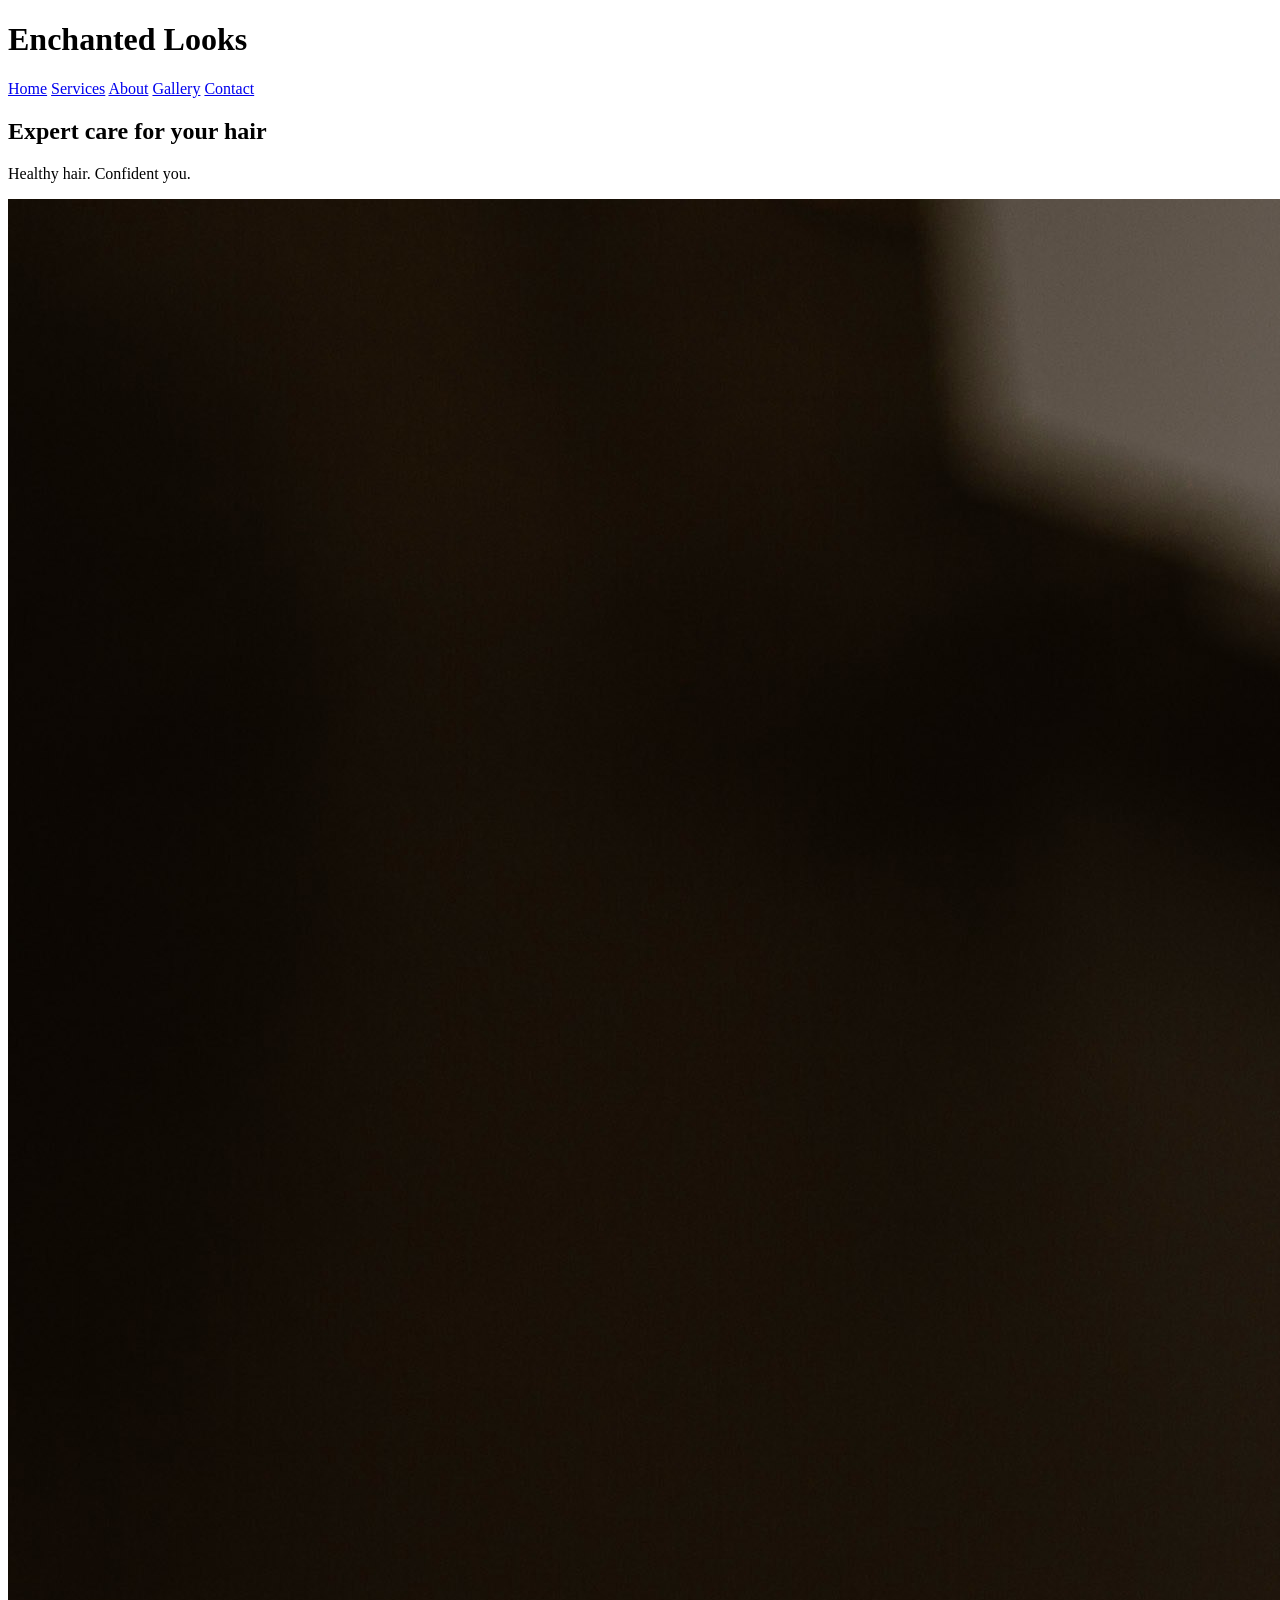
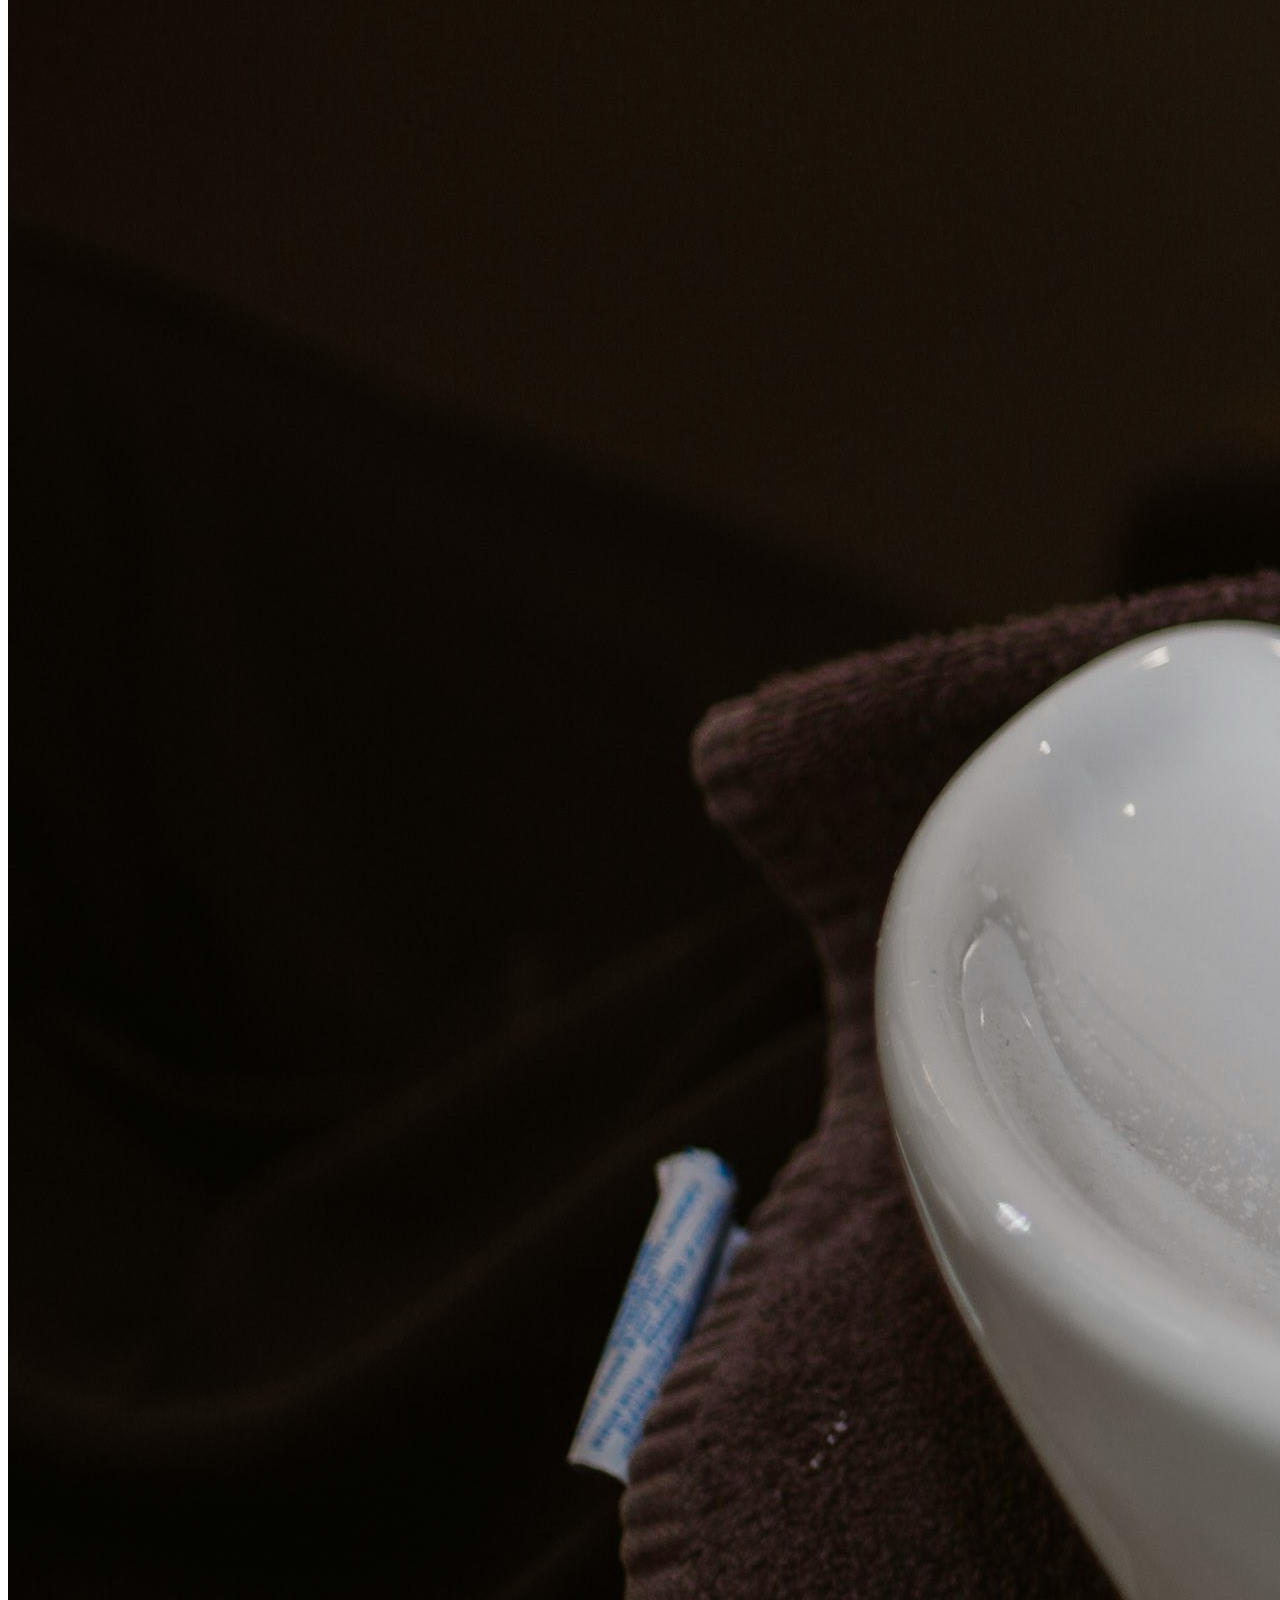
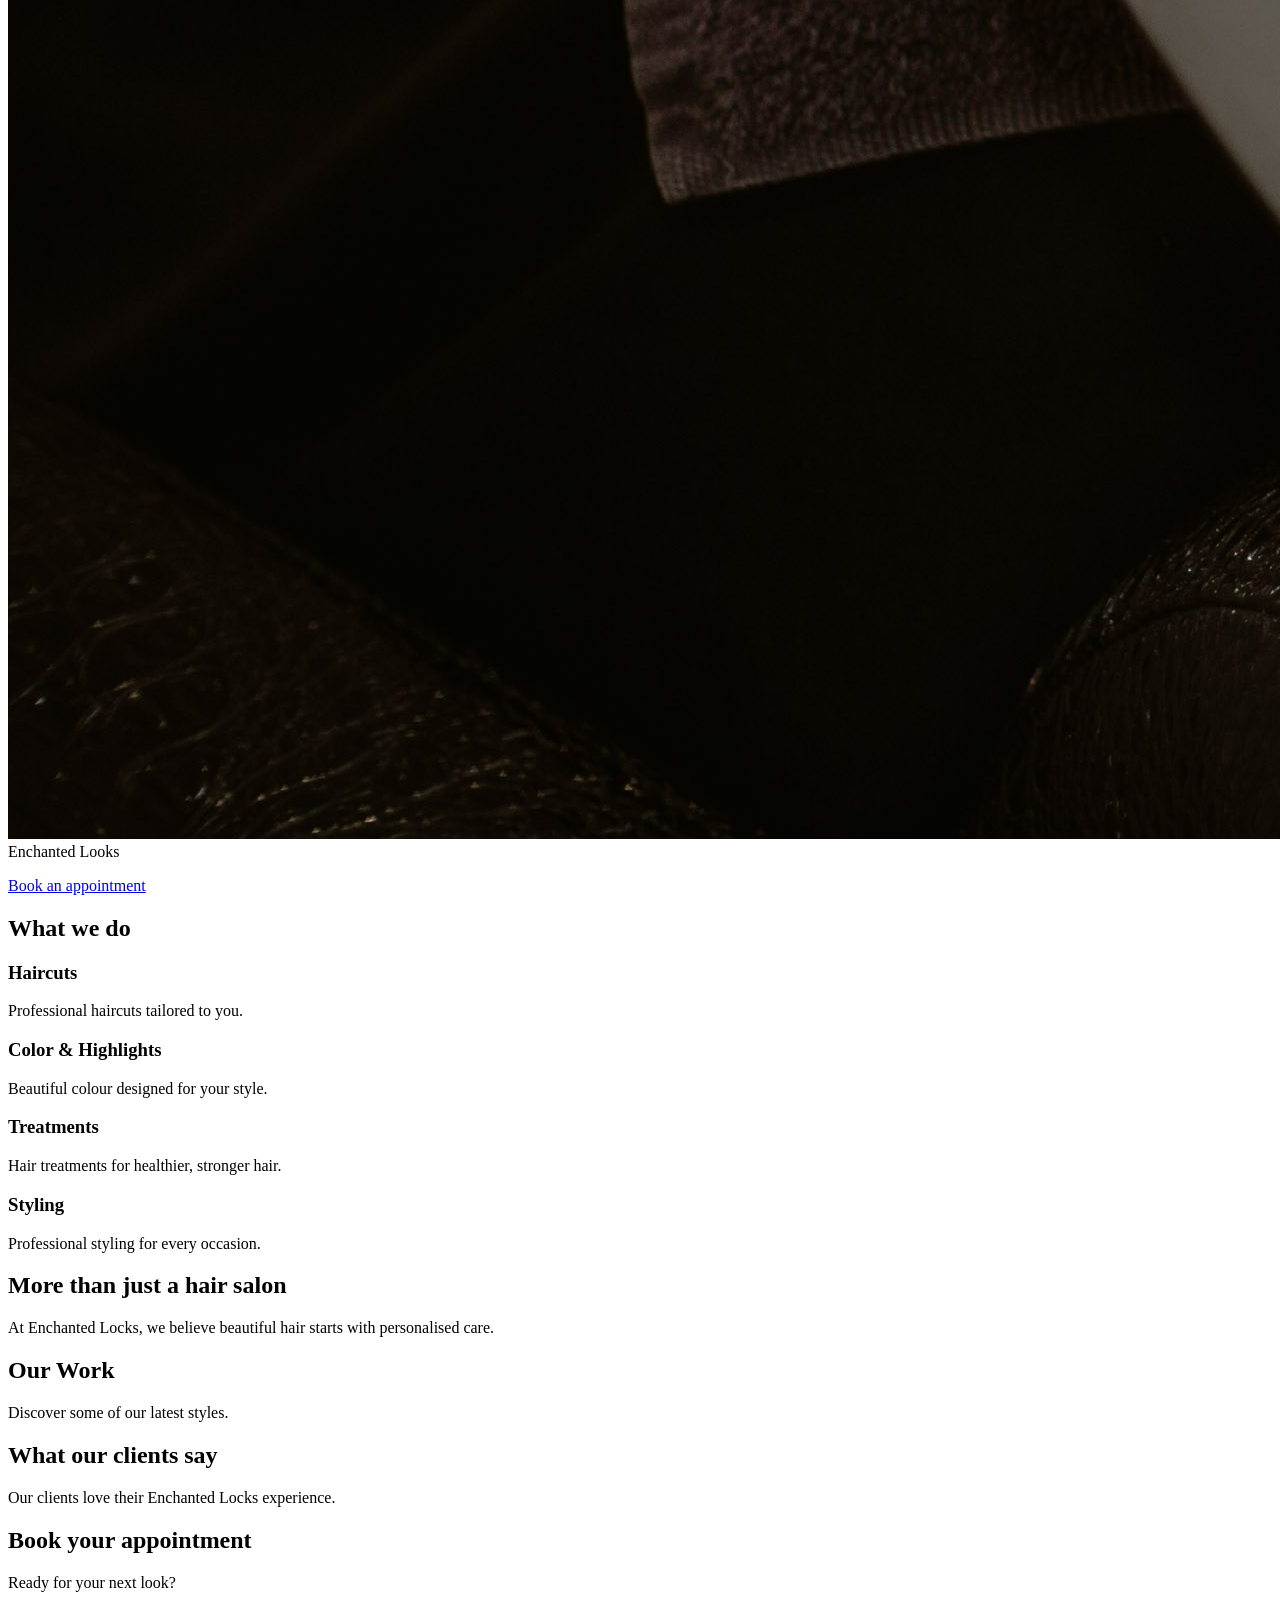
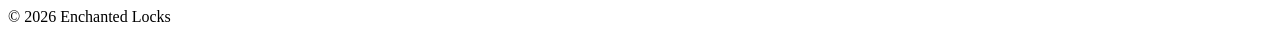
==== index.html @ 0c216d5d "Enchanted Looks" ====
<!DOCTYPE html>

<html lang = "en">
    <head>
        <meta charset="UTF-8">
        <title>Enchanted Looks</title>
    </head>

    <body>
        <header>
            <h1>Enchanted Looks</h1>
            
            <nav>
               <a href="#home">Home</a>
               <a href="#services">Services</a>
               <a href="#about">About</a>
               <a href="#gallery">Gallery</a>
               <a href="#contact">Contact</a>
            </nav>
        </header>

        <main>

        <section id="home">
            <h2>Expert care for your hair</h2>
            <p>Healthy hair. Confident you.</p>

            <img src="pic1.jpg" alt="My hair salon"
            <p>Enchanted Looks</p>

            <a href="#contact">Book an appointment</a>
        </section>

        <section id="services">

            <h2>What we do</h2>

            <h3>Haircuts</h3>
            <p>Professional haircuts tailored to you.</p>

            <h3>Color & Highlights</h3>
            <p>Beautiful colour designed for your style.</p>

            <h3>Treatments</h3>
            <p>Hair treatments for healthier, stronger hair.</p>

            <h3>Styling</h3>
            <p>Professional styling for every occasion.</p>

        </section>

        <section id="about">

            <h2>More than just a hair salon</h2>

            <p>
                At Enchanted Locks, we believe beautiful hair
                starts with personalised care.
            </p>

        </section>

        <section id="gallery">
            
            <h2>Our Work</h2>

            <p>Discover some of our latest styles.</p>

        </section>

        <section id="testimonials">

            <h2>What our clients say</h2>

            <p>Our clients love their Enchanted Locks experience.</p>

        </section>

        <section id="contact">
            <h2>Book your appointment</h2>

            <p>Ready for your next look?</p>
        </section>

        </main>

        <footer>
            <p>&copy; 2026 Enchanted Locks</p>
        </footer>

    </body>

</html>
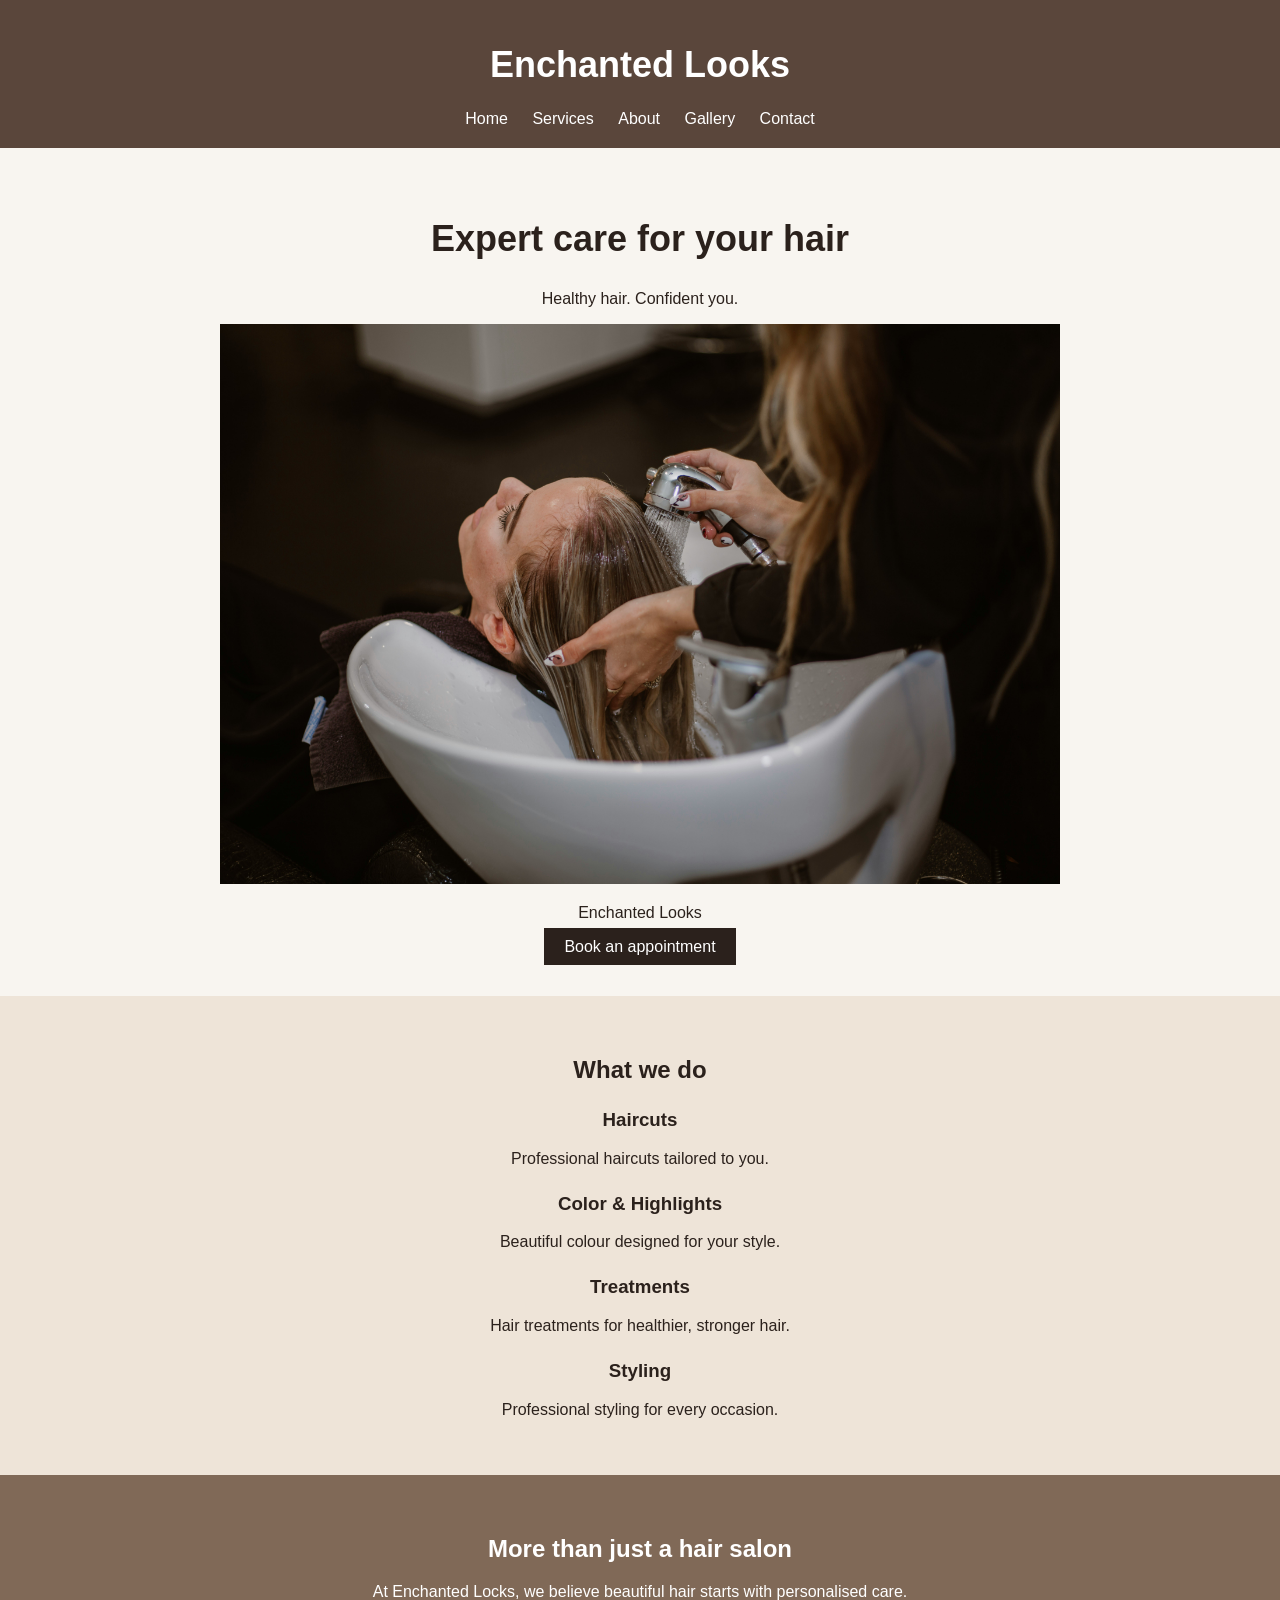
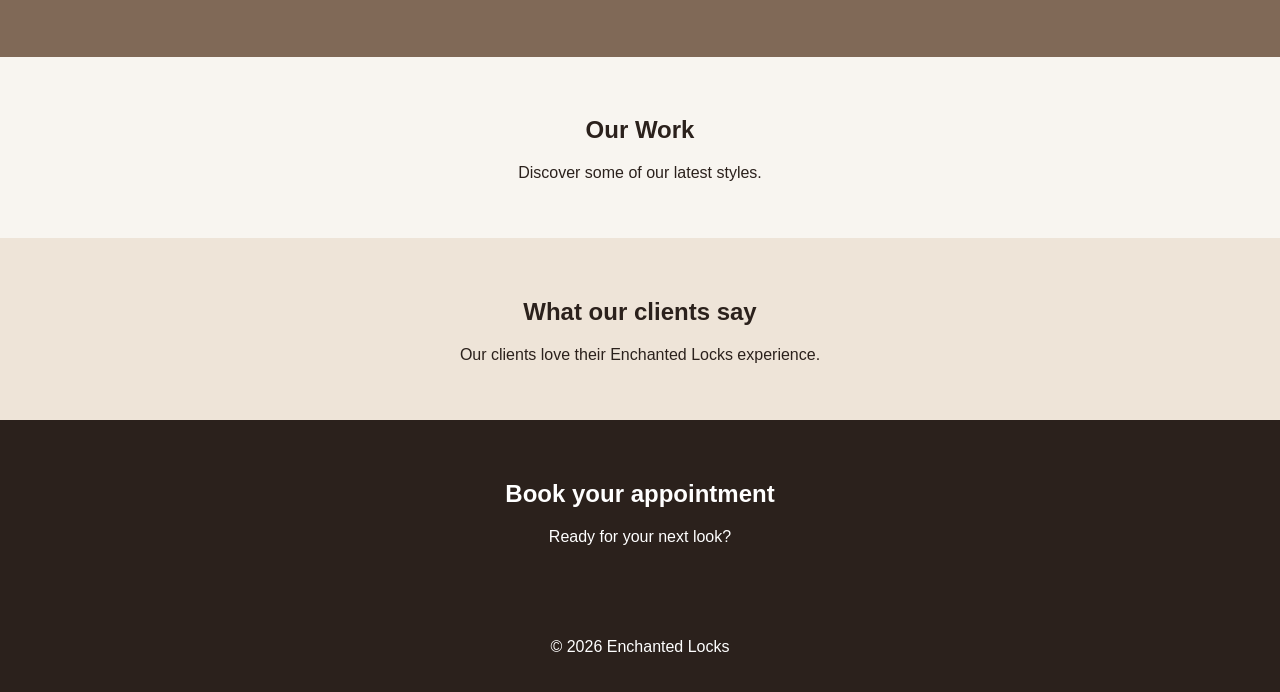
==== commit 6b7d984a: "Enchanted Looks Project" ====
--- a/index.html
+++ b/index.html
@@ -4,6 +4,7 @@
     <head>
         <meta charset="UTF-8">
         <title>Enchanted Looks</title>
+        <link rel="stylesheet" href="style.css">
     </head>
 
     <body>
@@ -11,11 +12,11 @@
             <h1>Enchanted Looks</h1>
             
             <nav>
-               <a href="#home">Home</a>
-               <a href="#services">Services</a>
-               <a href="#about">About</a>
-               <a href="#gallery">Gallery</a>
-               <a href="#contact">Contact</a>
+               <a href="index.html#home">Home</a>
+               <a href="index.html#services">Services</a>
+               <a href="about.html">About</a>
+               <a href="index.html#gallery">Gallery</a>
+               <a href="index.html#contact">Contact</a>
             </nav>
         </header>
 
@@ -25,7 +26,7 @@
             <h2>Expert care for your hair</h2>
             <p>Healthy hair. Confident you.</p>
 
-            <img src="pic1.jpg" alt="My hair salon"
+            <img src="pic1.jpg" alt="My hair salon">
             <p>Enchanted Looks</p>
 
             <a href="#contact">Book an appointment</a>
--- a/style.css
+++ b/style.css
@@ -0,0 +1,142 @@
+body {
+    margin: 0;
+    font-family: Arial, sans-serif;
+    background-color: #f8f5f0;
+    color: #2b211c;
+}
+
+header {
+    background-color: #5a463b;
+    color: white;
+    padding: 20px;
+    text-align: center;
+}
+
+img {
+    width: 500px;
+    height: auto;
+}
+
+header h1{
+    font-size: 36px;
+}
+
+nav a {
+    color: white;
+    text-decoration: none;
+    margin: 10px;
+}
+
+nav a:hover{
+    color: #b89b5e;
+}
+
+#home {
+    text-align: center;
+    padding: 40px;
+}
+
+#home h2{
+    font-size: 36px;
+}
+
+#home img{
+    width: 70%;
+}
+
+#home a{
+    background-color: #2b211c;
+    color: white;
+    text-decoration: none;
+    padding: 10px 20px;
+}
+
+#home a:hover{
+    background-color: #b89b5e;
+}
+
+#services {
+    background-color: #eee4d8;
+    text-align: center;
+    padding: 40px;
+}
+
+#services h3{
+    margin-top: 25px;
+}
+
+#about{
+    background-color: #806957;
+    color: white;
+    text-align: center;
+    padding: 40px;
+}
+
+#about p{
+    color: white;
+}
+
+#gallery{
+    text-align: center;
+    padding: 40px;
+}
+
+#testimonials{
+    background-color: #eee4d8;
+    text-align: center;
+    padding: 40px;
+}
+
+#contact {
+    background-color: #2b211c;
+    color: white;
+    text-align: center;
+    padding: 40px;
+}
+#contact p{
+    color: white;
+}
+
+footer{
+    background-color: #2b211c;
+    color: white;
+    text-align: center;
+    padding: 20px;
+}
+
+
+article {
+    width: 70%;
+    margin: 50px auto;
+    text-align: center;
+    background-color: white;
+    padding: 30px;
+}
+
+article h{
+    font-size: 38px;
+    color: #5a463b;
+}
+
+article img{
+    width: 50%;
+    height: auto;
+    margin: 20px 0;
+}
+
+article h2 {
+    margin-top: 30px;
+    color: #806957;
+}
+
+article p{
+    line-height: 1.6;
+}
+
+aside {
+    width: 60%;
+    margin: 30px auto;
+    background-color: #eee4d8;
+    padding: 25px;
+    text-align: center;
+}
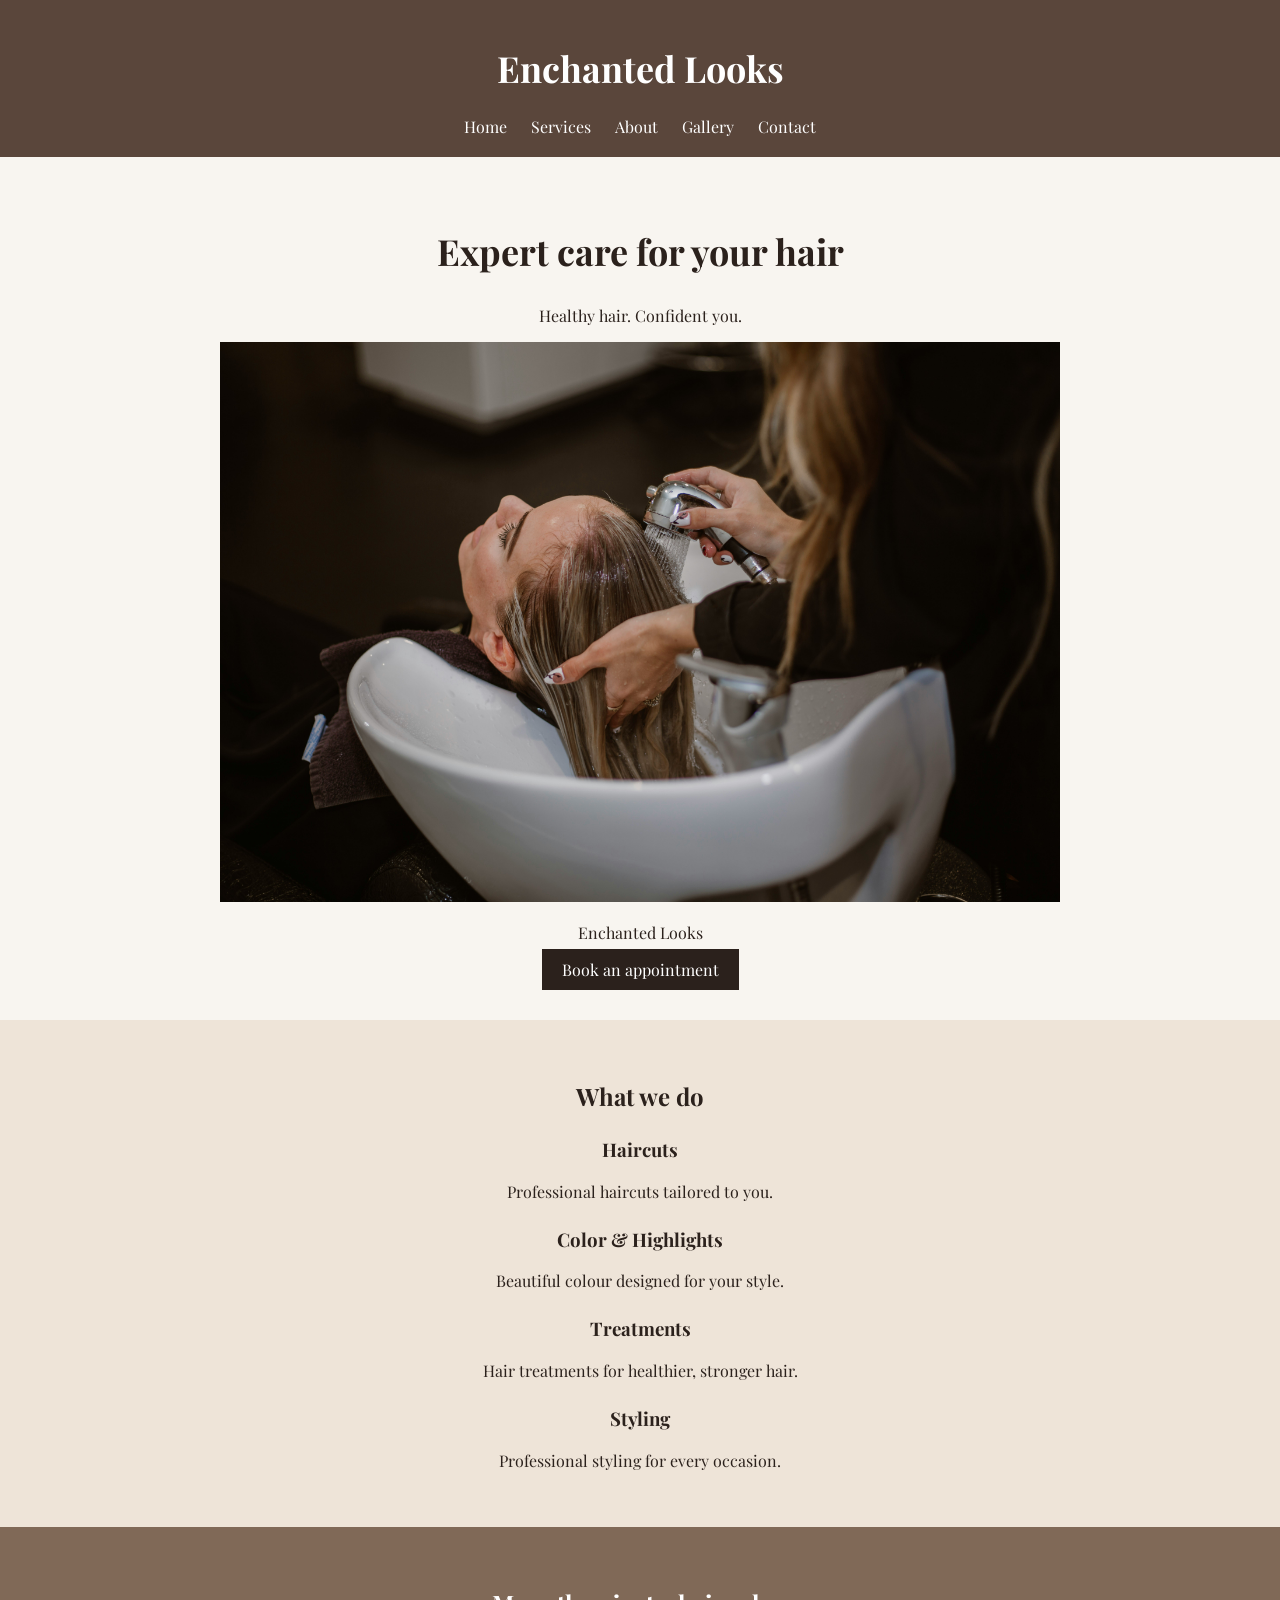
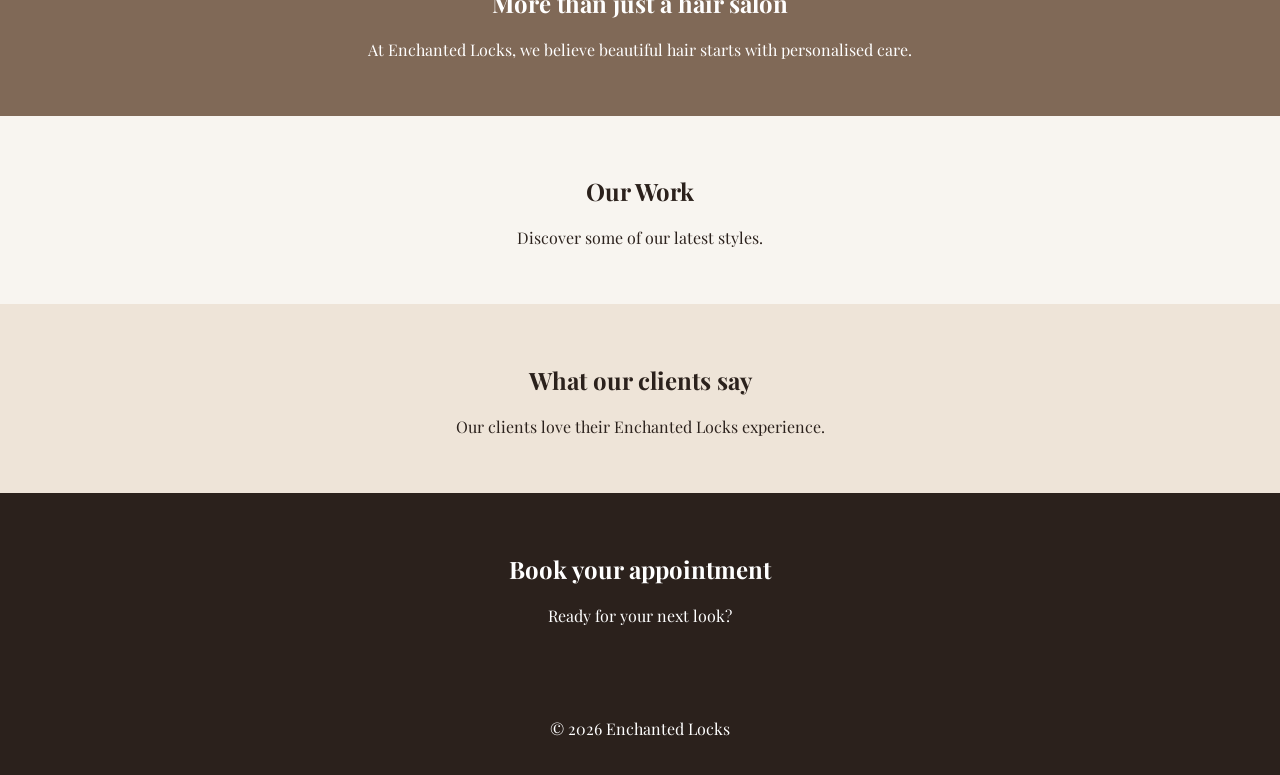
==== commit a9612ed3: "Enchanted Looks" ====
--- a/index.html
+++ b/index.html
@@ -5,6 +5,10 @@
         <meta charset="UTF-8">
         <title>Enchanted Looks</title>
         <link rel="stylesheet" href="style.css">
+        <link rel="preconnect" href="https://fonts.googleapis.com">
+        <link rel="preconnect" href="https://fonts.gstatic.com" crossorigin>
+
+        <link href="https://fonts.googleapis.com/css2?family=Playfair+Display:wght@400;600;700&display=swap" rel="stylesheet">
     </head>
 
     <body>
--- a/style.css
+++ b/style.css
@@ -1,6 +1,6 @@
 body {
     margin: 0;
-    font-family: Arial, sans-serif;
+    font-family: "Playfair Display", serif;
     background-color: #f8f5f0;
     color: #2b211c;
 }
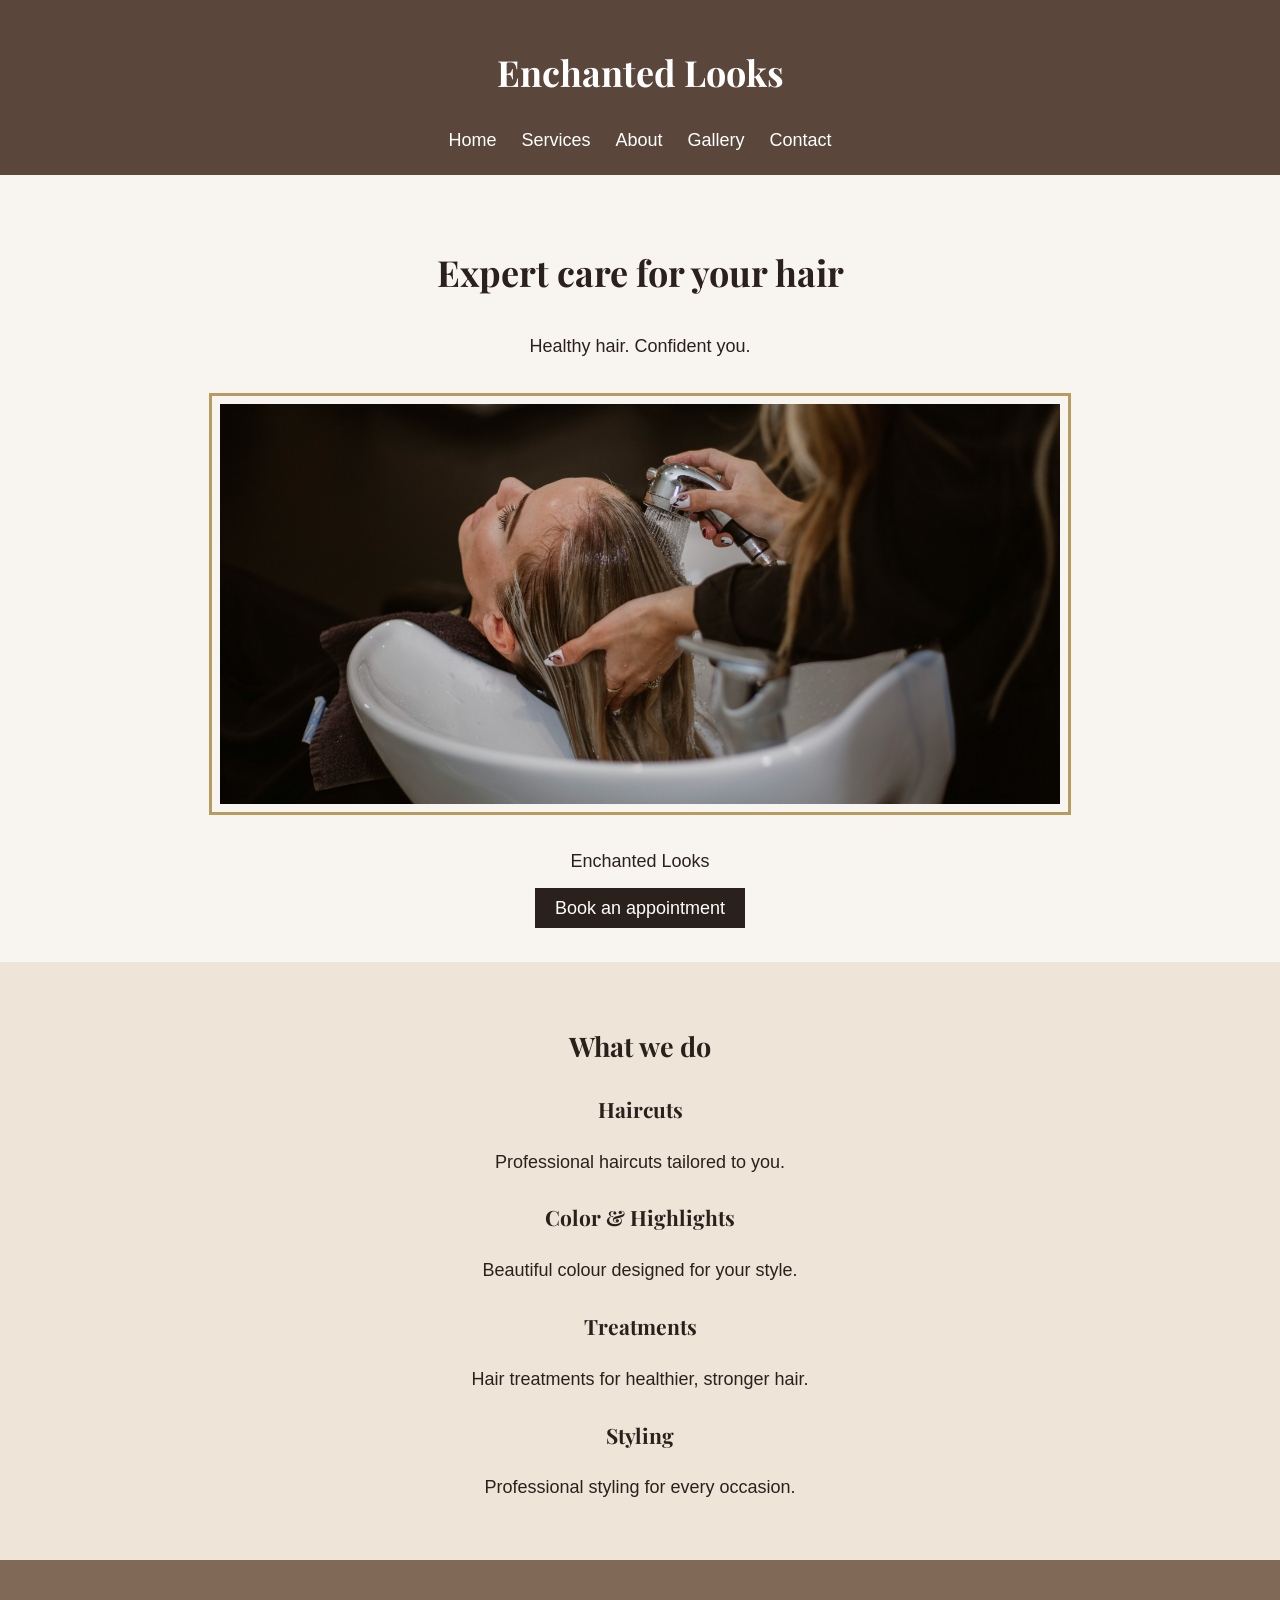
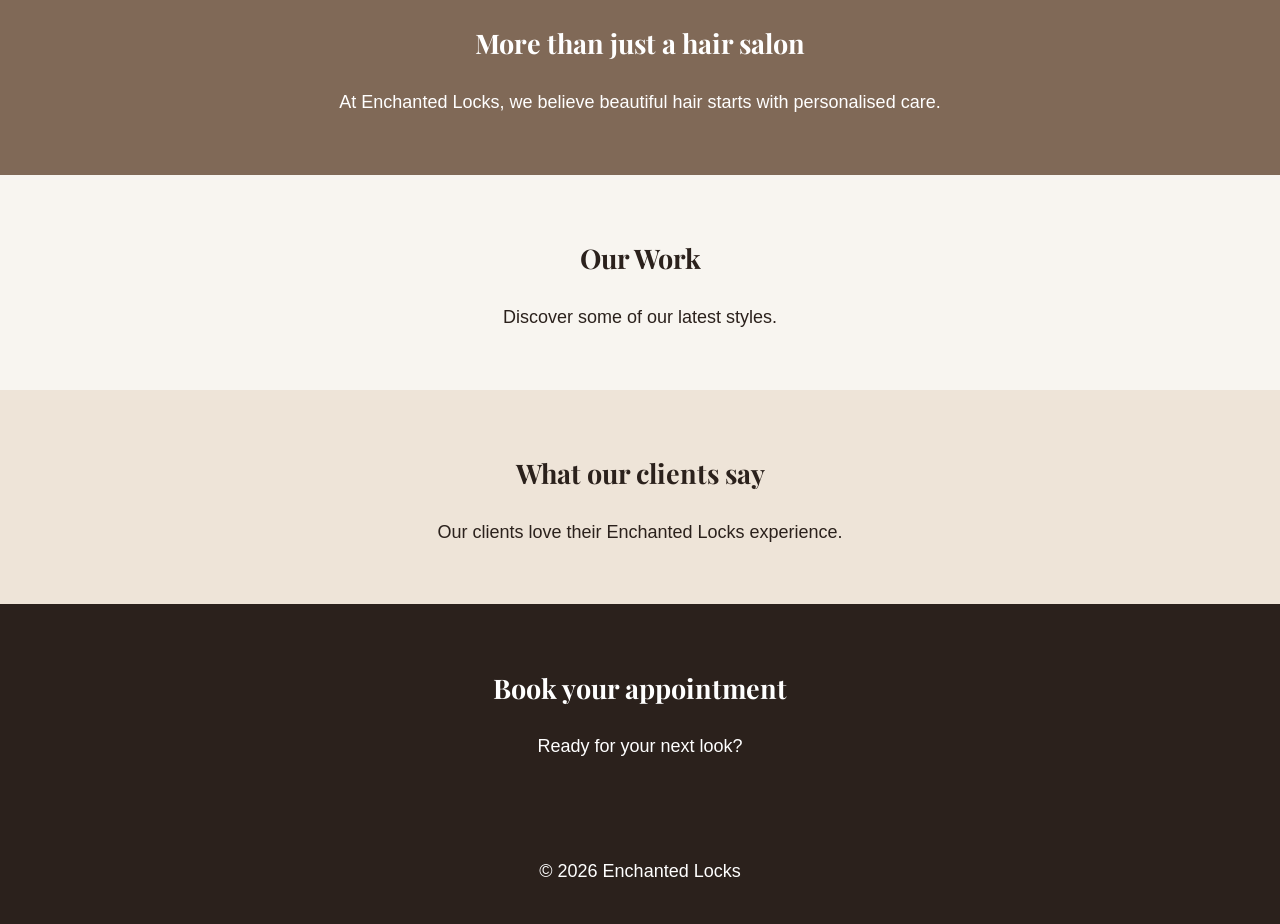
==== commit 4eef85d9: "." ====
--- a/index.html
+++ b/index.html
@@ -30,7 +30,7 @@
             <h2>Expert care for your hair</h2>
             <p>Healthy hair. Confident you.</p>
 
-            <img src="pic1.jpg" alt="My hair salon">
+            <img src="pic1.jpg" alt="Hairdresser washing a client's long blonde hair at a salon basin">
             <p>Enchanted Looks</p>
 
             <a href="#contact">Book an appointment</a>
--- a/style.css
+++ b/style.css
@@ -1,8 +1,14 @@
 body {
     margin: 0;
-    font-family: "Playfair Display", serif;
+    font-family: Verdana, Arial, sans-serif;
+    font-size: 1.125rem;
+    line-height: 1.6;
     background-color: #f8f5f0;
     color: #2b211c;
+}
+
+h1, h2, h3 {
+    font-family: "Playfair Display", serif;
 }
 
 header {
@@ -18,7 +24,7 @@
 }
 
 header h1{
-    font-size: 36px;
+    font-size: 2.25rem;
 }
 
 nav a {
@@ -27,8 +33,10 @@
     margin: 10px;
 }
 
-nav a:hover{
-    color: #b89b5e;
+nav a:hover,
+nav a:focus{
+    color: #f3d9a4;
+    text-decoration: underline;
 }
 
 #home {
@@ -37,11 +45,17 @@
 }
 
 #home h2{
-    font-size: 36px;
+    font-size: 2.25rem;
 }
 
 #home img{
     width: 70%;
+    height: 25rem;
+    padding: 0.5rem;
+    margin: 2rem auto;
+    border: 3px solid #b89b5e;
+    object-fit: cover;
+    display: block;
 }
 
 #home a{
@@ -51,8 +65,12 @@
     padding: 10px 20px;
 }
 
-#home a:hover{
+
+#home a:hover,
+#home a:focus{
     background-color: #b89b5e;
+    color: #2b211c;
+    text-decoration: underline;
 }
 
 #services {
@@ -113,8 +131,8 @@
     padding: 30px;
 }
 
-article h{
-    font-size: 38px;
+article h1{
+    font-size: 2.4rem;
     color: #5a463b;
 }
 
@@ -140,3 +158,16 @@
     padding: 25px;
     text-align: center;
 }
+
+.about-page{
+    background-image: url("pic2.jpg");
+    background-size: cover;
+    background-position: center;
+    background-repeat: no-repeat;
+    background-attachment: fixed;
+}
+
+article p,
+aside p {
+    text-align: left;
+}
